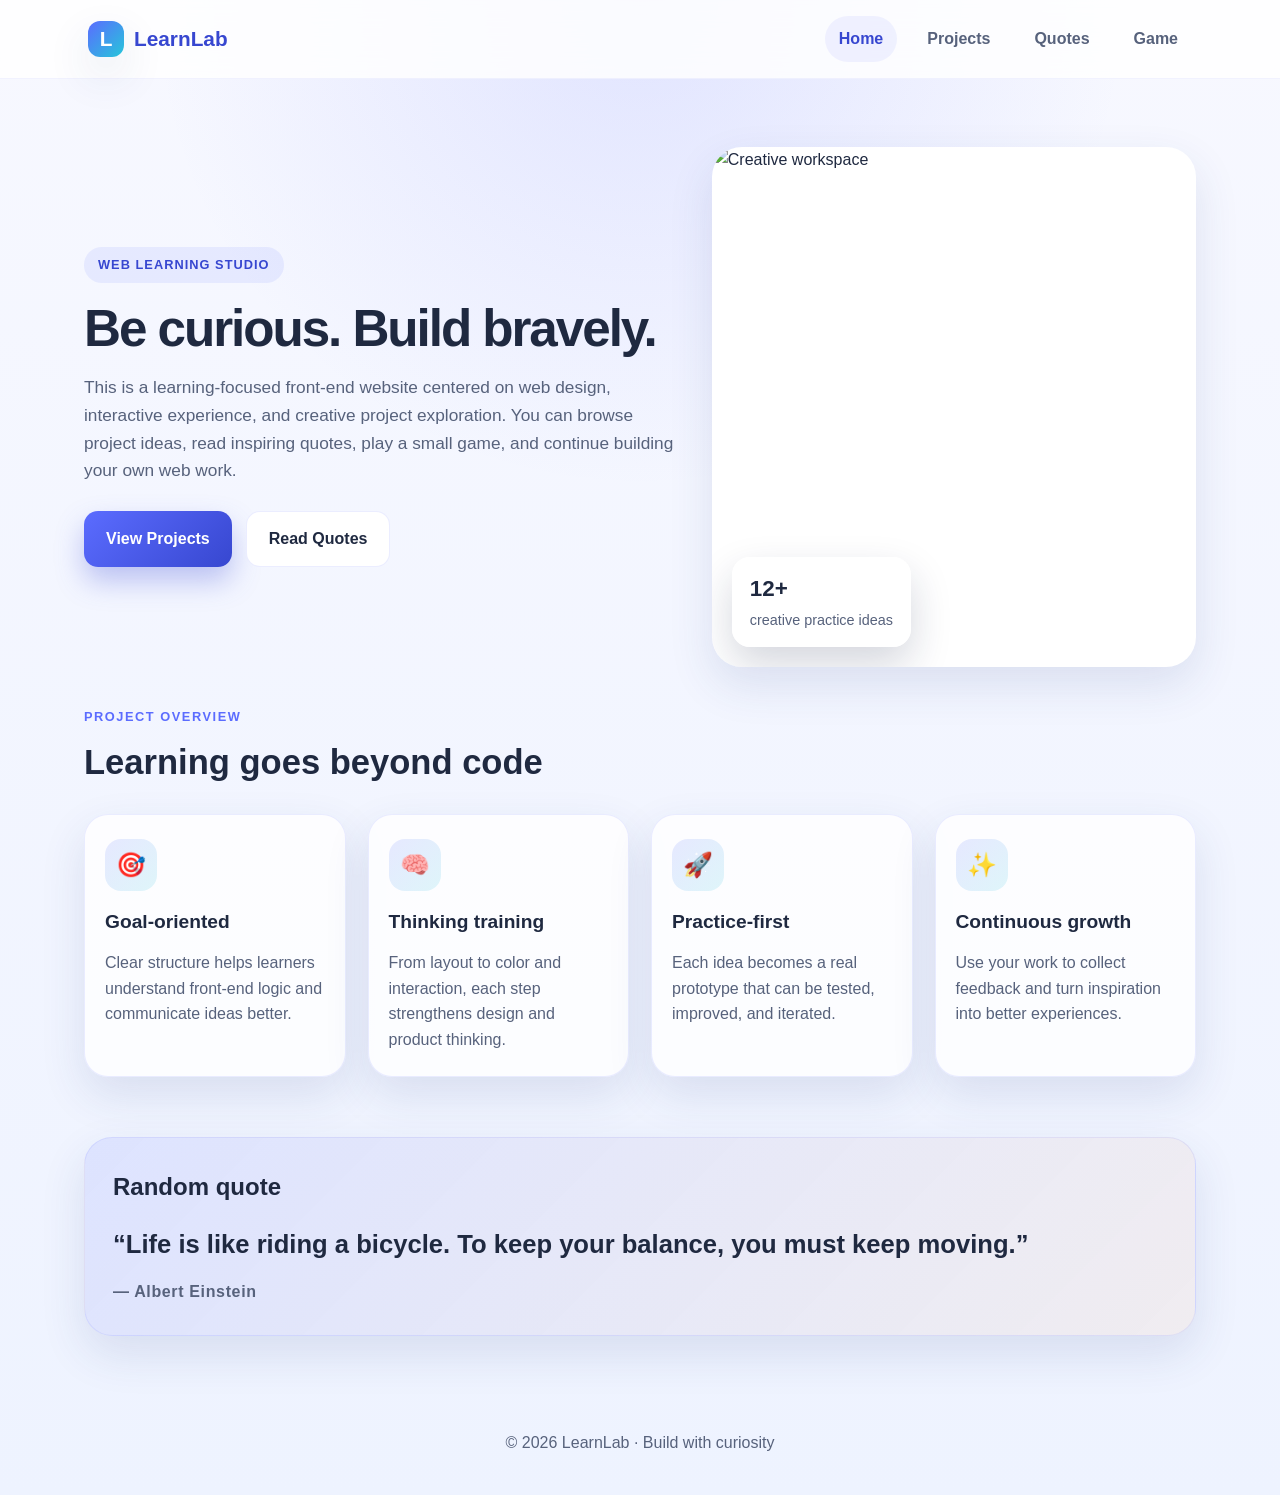
==== index.html @ aea9e5ce "first" ====
<!DOCTYPE html>
<html lang="en">
  <head>
    <meta charset="UTF-8" />
    <meta name="viewport" content="width=device-width, initial-scale=1.0" />
    <title>LearnLab | Creative Learning Studio</title>
    <link rel="icon" href="favicon-32x32.png" type="image/png" />
    <link rel="stylesheet" href="styles.css" />
  </head>
  <body>
    <header id="site-header"></header>

    <main class="page-shell">
      <section class="hero">
        <div class="hero-copy">
          <span class="eyebrow">Web Learning Studio</span>
          <h1>Be curious. Build bravely.</h1>
          <p>
            This is a learning-focused front-end website centered on web design, interactive experience,
            and creative project exploration. You can browse project ideas, read inspiring quotes,
            play a small game, and continue building your own web work.
          </p>

          <div class="cta-group">
            <a class="button primary" href="project.html">View Projects</a>
            <a class="button secondary" href="quotes.html">Read Quotes</a>
          </div>
        </div>

        <div class="hero-visual">
          <div class="visual-card">
            <img
              src="https://images.unsplash.com/photo-1522202176988-66273c2fd55f?auto=format&fit=crop&w=1200&q=80"
              alt="Creative workspace"
            />
            <div class="visual-badge">
              <strong>12+</strong>
              <span>creative practice ideas</span>
            </div>
          </div>
        </div>
      </section>

      <section class="overview">
        <div class="section-heading">
          <p>Project overview</p>
          <h2>Learning goes beyond code</h2>
        </div>

        <div class="info-grid">
          <article class="info-card">
            <div class="icon">🎯</div>
            <h3>Goal-oriented</h3>
            <p>Clear structure helps learners understand front-end logic and communicate ideas better.</p>
          </article>

          <article class="info-card">
            <div class="icon">🧠</div>
            <h3>Thinking training</h3>
            <p>From layout to color and interaction, each step strengthens design and product thinking.</p>
          </article>

          <article class="info-card">
            <div class="icon">🚀</div>
            <h3>Practice-first</h3>
            <p>Each idea becomes a real prototype that can be tested, improved, and iterated.</p>
          </article>

          <article class="info-card">
            <div class="icon">✨</div>
            <h3>Continuous growth</h3>
            <p>Use your work to collect feedback and turn inspiration into better experiences.</p>
          </article>
        </div>
      </section>

      <section class="featured-quote-panel">
        <h2>Random quote</h2>
        <blockquote id="dynamic-quote">
          “Stay hungry, stay foolish.”
        </blockquote>
        <div class="author" id="dynamic-author">— Steve Jobs</div>
      </section>
    </main>

    <footer class="site-footer">
      © 2026 LearnLab · Build with curiosity
    </footer>

    <script src="nav.js"></script>
    <script>
      const quotes = [
        { text: "It does not matter how slowly you go as long as you do not stop.", author: "Confucius" },
        { text: "Stay hungry, stay foolish.", author: "Steve Jobs" },
        { text: "Success is not final, failure is not fatal: it is the courage to continue that counts.", author: "Winston Churchill" },
        { text: "Genius is one percent inspiration and ninety-nine percent perspiration.", author: "Thomas Edison" },
        { text: "The only way to do great work is to love what you do.", author: "Steve Jobs" },
        { text: "Life is like riding a bicycle. To keep your balance, you must keep moving.", author: "Albert Einstein" },
        { text: "Do what is right, not what is easy.", author: "Roy T. Bennett" },
        { text: "You do not learn to walk by following rules. You learn by doing and by falling over.", author: "Richard Branson" },
        { text: "The future belongs to those who believe in the beauty of their dreams.", author: "Eleanor Roosevelt" },
        { text: "Discipline is the bridge between goals and achievement.", author: "Jim Rohn" }
      ];

      const quoteEl = document.getElementById("dynamic-quote");
      const authorEl = document.getElementById("dynamic-author");

      if (quoteEl && authorEl) {
        const entry = quotes[Math.floor(Math.random() * quotes.length)];
        quoteEl.textContent = `“${entry.text}”`;
        authorEl.textContent = `— ${entry.author}`;
      }
    </script>
  </body>
</html>
---- styles.css ----
:root {
  --bg: #f5f7ff;
  --panel: rgba(255, 255, 255, 0.88);
  --panel-strong: #ffffff;
  --primary: #5b6cff;
  --primary-deep: #3747d0;
  --secondary: #ff9f43;
  --accent: #26c6da;
  --text: #1f2940;
  --muted: #57627c;
  --border: rgba(91, 108, 255, 0.12);
  --shadow: 0 18px 45px rgba(43, 62, 130, 0.12);
}

* {
  box-sizing: border-box;
}

html {
  scroll-behavior: smooth;
}

body {
  margin: 0;
  font-family: "Segoe UI", Tahoma, Geneva, Verdana, sans-serif;
  background:
    radial-gradient(circle at top, rgba(91, 108, 255, 0.14), transparent 30%),
    linear-gradient(180deg, #f7f8ff 0%, #eef3ff 100%);
  color: var(--text);
  line-height: 1.6;
}

img {
  max-width: 100%;
  display: block;
}

a {
  text-decoration: none;
  color: inherit;
}

.topbar {
  position: sticky;
  top: 0;
  z-index: 10;
  background: rgba(255, 255, 255, 0.82);
  backdrop-filter: blur(16px);
  border-bottom: 1px solid rgba(91, 108, 255, 0.08);
}

.navbar {
  max-width: 1160px;
  margin: 0 auto;
  padding: 16px 28px;
  display: flex;
  align-items: center;
  justify-content: space-between;
}

.brand {
  display: inline-flex;
  align-items: center;
  gap: 10px;
  font-size: 1.3rem;
  font-weight: 800;
  color: var(--primary-deep);
}

.brand-mark {
  width: 36px;
  height: 36px;
  border-radius: 12px;
  display: grid;
  place-items: center;
  background: linear-gradient(135deg, var(--primary), var(--accent));
  color: white;
  box-shadow: var(--shadow);
}

.nav-links {
  display: flex;
  align-items: center;
  gap: 16px;
}

.nav-links a {
  padding: 10px 14px;
  border-radius: 999px;
  color: var(--muted);
  font-weight: 600;
  transition: 0.25s ease;
}

.nav-links a:hover,
.nav-links a.active {
  background: rgba(91, 108, 255, 0.08);
  color: var(--primary-deep);
}

.page-shell {
  max-width: 1160px;
  margin: 0 auto;
  padding: 40px 24px 70px;
}

.hero {
  display: grid;
  grid-template-columns: 1.1fr 0.9fr;
  align-items: center;
  gap: 36px;
  padding: 28px 0 40px;
}

.eyebrow {
  display: inline-block;
  padding: 8px 14px;
  border-radius: 999px;
  background: rgba(91, 108, 255, 0.1);
  color: var(--primary-deep);
  font-size: 0.8rem;
  letter-spacing: 0.08em;
  text-transform: uppercase;
  font-weight: 700;
  margin-bottom: 18px;
}

.hero-copy h1 {
  font-size: clamp(2.6rem, 4vw, 4.5rem);
  line-height: 1.08;
  margin: 0 0 18px;
  letter-spacing: -0.04em;
}

.hero-copy p {
  margin: 0 0 26px;
  color: var(--muted);
  font-size: 1.08rem;
  max-width: 620px;
}

.cta-group {
  display: flex;
  flex-wrap: wrap;
  gap: 14px;
}

.button {
  display: inline-flex;
  align-items: center;
  justify-content: center;
  padding: 14px 22px;
  border-radius: 14px;
  font-weight: 700;
  transition: 0.2s ease;
}

.button.primary {
  background: linear-gradient(135deg, var(--primary), var(--primary-deep));
  color: white;
  box-shadow: 0 14px 28px rgba(79, 95, 218, 0.35);
}

.button.secondary {
  background: white;
  border: 1px solid rgba(91, 108, 255, 0.12);
  color: var(--text);
}

.button:hover {
  transform: translateY(-2px);
}

.hero-visual {
  display: flex;
  justify-content: center;
}

.visual-card {
  position: relative;
  width: min(100%, 520px);
  border-radius: 30px;
  overflow: hidden;
  box-shadow: var(--shadow);
  background: white;
}

.visual-card img {
  width: 100%;
  height: 520px;
  object-fit: cover;
}

.visual-badge {
  position: absolute;
  left: 20px;
  bottom: 20px;
  background: rgba(255, 255, 255, 0.86);
  backdrop-filter: blur(14px);
  border-radius: 18px;
  padding: 14px 18px;
  box-shadow: 0 18px 40px rgba(20, 34, 73, 0.18);
}

.visual-badge strong {
  display: block;
  font-size: 1.4rem;
}

.visual-badge span {
  color: var(--muted);
  font-size: 0.9rem;
}

.section-heading {
  margin-bottom: 24px;
}

.section-heading p {
  margin: 0 0 8px;
  text-transform: uppercase;
  letter-spacing: 0.12em;
  color: var(--primary);
  font-size: 0.8rem;
  font-weight: 700;
}

.section-heading h2 {
  margin: 0;
  font-size: clamp(2rem, 2.7vw, 2.8rem);
}

.info-grid {
  display: grid;
  grid-template-columns: repeat(4, minmax(0, 1fr));
  gap: 22px;
  margin-top: 24px;
}

.info-card {
  background: rgba(255, 255, 255, 0.8);
  border: 1px solid var(--border);
  border-radius: 24px;
  padding: 24px 20px;
  box-shadow: var(--shadow);
}

.info-card .icon {
  width: 52px;
  height: 52px;
  display: grid;
  place-items: center;
  border-radius: 16px;
  background: linear-gradient(135deg, rgba(91,108,255,0.14), rgba(38,198,218,0.14));
  font-size: 1.5rem;
  margin-bottom: 16px;
}

.info-card h3 {
  margin: 0 0 12px;
  font-size: 1.2rem;
}

.info-card p {
  margin: 0;
  color: var(--muted);
}

.featured-quote-panel {
  margin-top: 60px;
  background: linear-gradient(135deg, rgba(91,108,255,0.12), rgba(255,159,67,0.08));
  border: 1px solid rgba(91,108,255,0.12);
  border-radius: 28px;
  padding: 30px 28px;
  box-shadow: var(--shadow);
}

.featured-quote-panel h2 {
  margin: 0 0 18px;
}

.featured-quote-panel blockquote {
  margin: 0;
  font-size: clamp(1.5rem, 2vw, 2.2rem);
  line-height: 1.5;
  font-weight: 700;
  color: var(--text);
}

.featured-quote-panel .author {
  margin-top: 16px;
  color: var(--muted);
  font-weight: 700;
  letter-spacing: 0.04em;
}

.project-page,
.quote-page,
.game-page {
  padding-top: 24px;
}

.projects-grid,
.quote-grid {
  display: grid;
  grid-template-columns: repeat(3, minmax(0, 1fr));
  gap: 22px;
  margin-top: 28px;
}

.project-card,
.quote-card,
.game-card {
  background: rgba(255,255,255,0.82);
  border: 1px solid var(--border);
  border-radius: 24px;
  overflow: hidden;
  box-shadow: var(--shadow);
}

.project-card .thumb {
  height: 180px;
  background-size: cover;
  background-position: center;
}

.project-content {
  padding: 22px;
}

.project-tag {
  display: inline-block;
  padding: 7px 10px;
  border-radius: 999px;
  background: rgba(91, 108, 255, 0.08);
  color: var(--primary-deep);
  font-size: 0.72rem;
  font-weight: 700;
  letter-spacing: 0.04em;
  margin-bottom: 10px;
}

.project-content h3 {
  margin: 0 0 10px;
  font-size: 1.35rem;
}

.project-content p {
  margin: 0;
  color: var(--muted);
}

.quote-header {
  margin-bottom: 22px;
}

.quote-header h1,
.game-header h1 {
  margin: 0 0 10px;
  font-size: clamp(2.2rem, 3vw, 3.4rem);
}

.quote-header p,
.game-header p {
  margin: 0;
  color: var(--muted);
  font-size: 1.02rem;
}

.quote-card {
  padding: 22px 20px;
}

.quote-card blockquote {
  margin: 0 0 18px;
  font-size: 1.15rem;
  line-height: 1.7;
  color: var(--text);
}

.quote-card footer {
  display: flex;
  justify-content: space-between;
  align-items: center;
  gap: 12px;
  font-size: 0.92rem;
  color: var(--muted);
  border-top: 1px solid rgba(91,108,255,0.08);
  padding-top: 12px;
}

.quote-card cite {
  font-style: normal;
  font-weight: 700;
  color: var(--primary-deep);
}

.game-shell {
  display: grid;
  grid-template-columns: 1.15fr 0.85fr;
  gap: 22px;
  align-items: start;
  margin-top: 24px;
}

.game-card {
  padding: 24px;
}

.game-scoreboard {
  display: grid;
  grid-template-columns: repeat(3, minmax(0, 1fr));
  gap: 14px;
  margin-bottom: 18px;
}

.score-box {
  padding: 16px 12px;
  border-radius: 18px;
  background: rgba(91,108,255,0.06);
  text-align: center;
}

.score-box span {
  display: block;
  font-size: 0.8rem;
  color: var(--muted);
  margin-bottom: 6px;
}

.score-box strong {
  font-size: 1.6rem;
}

.guess-form {
  display: flex;
  gap: 12px;
  margin-top: 16px;
}

.guess-form input {
  flex: 1;
  border: 1px solid rgba(91,108,255,0.18);
  background: #fff;
  border-radius: 14px;
  padding: 14px 16px;
  font-size: 1rem;
  color: var(--text);
}

.guess-form button {
  border: none;
  border-radius: 14px;
  background: linear-gradient(135deg, var(--primary), var(--primary-deep));
  color: white;
  font-weight: 700;
  padding: 14px 18px;
  cursor: pointer;
}

.game-status {
  margin-top: 18px;
  padding: 16px 18px;
  background: rgba(38,198,218,0.09);
  border-radius: 14px;
  color: var(--text);
  font-weight: 600;
}

.game-status.error {
  background: rgba(255, 93, 93, 0.08);
  color: #a52d2d;
}

.game-legend {
  display: grid;
  gap: 14px;
}

.info-bubble {
  background: rgba(255,255,255,0.84);
  border: 1px solid var(--border);
  border-radius: 18px;
  padding: 18px 16px;
}

.info-bubble h3 {
  margin: 0 0 8px;
}

.info-bubble p {
  margin: 0;
  color: var(--muted);
}

.site-footer {
  text-align: center;
  padding: 24px 16px 40px;
  color: var(--muted);
}

@media (max-width: 980px) {
  .hero,
  .game-shell,
  .projects-grid,
  .quote-grid {
    grid-template-columns: 1fr;
  }

  .info-grid {
    grid-template-columns: repeat(2, minmax(0, 1fr));
  }
}

@media (max-width: 640px) {
  .navbar {
    flex-direction: column;
    gap: 12px;
  }

  .nav-links {
    flex-wrap: wrap;
    justify-content: center;
  }

  .cta-group,
  .guess-form {
    flex-direction: column;
  }

  .info-grid {
    grid-template-columns: 1fr;
  }

  .page-shell {
    padding-left: 18px;
    padding-right: 18px;
  }
}
.game-layout {
  display: grid;
  grid-template-columns: repeat(2, minmax(0, 1fr));
  gap: 22px;
  margin-top: 24px;
}

.game-card h2 {
  margin: 0 0 18px;
  font-size: 1.7rem;
}

.guess-game,
.memory-game {
  padding: 24px;
}

.game-status {
  margin-top: 18px;
  padding: 16px 18px;
  background: rgba(38, 198, 218, 0.09);
  border-radius: 14px;
  color: var(--text);
  font-weight: 600;
}

.game-status.error {
  background: rgba(255, 93, 93, 0.08);
  color: #a52d2d;
}

.memory-controls {
  display: grid;
  grid-template-columns: repeat(3, minmax(0, 1fr));
  gap: 12px;
  margin-bottom: 18px;
}

.memory-stat {
  background: rgba(91, 108, 255, 0.06);
  border: 1px solid rgba(91, 108, 255, 0.12);
  border-radius: 16px;
  padding: 12px 10px;
  text-align: center;
}

.memory-stat span {
  display: block;
  color: var(--muted);
  font-size: 0.78rem;
  margin-bottom: 6px;
}

.memory-stat strong {
  font-size: 1.1rem;
}

.memory-board {
  display: grid;
  grid-template-columns: repeat(4, minmax(0, 1fr));
  gap: 12px;
  margin-top: 18px;
}

.memory-card {
  border: none;
  background: linear-gradient(135deg, #5b6cff, #7f66ff);
  color: white;
  border-radius: 16px;
  min-height: 88px;
  font-size: 2rem;
  font-weight: 700;
  cursor: pointer;
  transition: transform 0.2s ease, box-shadow 0.2s ease;
  box-shadow: 0 8px 18px rgba(91, 108, 255, 0.18);
}

.memory-card:hover {
  transform: translateY(-1px);
}

.memory-card.is-visible {
  background: white;
  color: var(--text);
  border: 1px solid rgba(91, 108, 255, 0.16);
}

.memory-card.is-matched {
  background: linear-gradient(135deg, #63d2b3, #2db3a7);
  color: white;
}

.memory-card-inner {
  display: inline-block;
  transform: scale(1.05);
}

.memory-actions {
  margin-top: 18px;
}

.secondary-button {
  border: none;
  border-radius: 12px;
  background: rgba(91, 108, 255, 0.08);
  color: var(--primary-deep);
  font-weight: 700;
  padding: 12px 18px;
  cursor: pointer;
}

@media (max-width: 980px) {
  .game-layout {
    grid-template-columns: 1fr;
  }
}

@media (max-width: 640px) {
  .memory-board {
    grid-template-columns: repeat(4, minmax(0, 1fr));
    gap: 10px;
  }

  .memory-card {
    min-height: 72px;
    font-size: 1.6rem;
  }
}
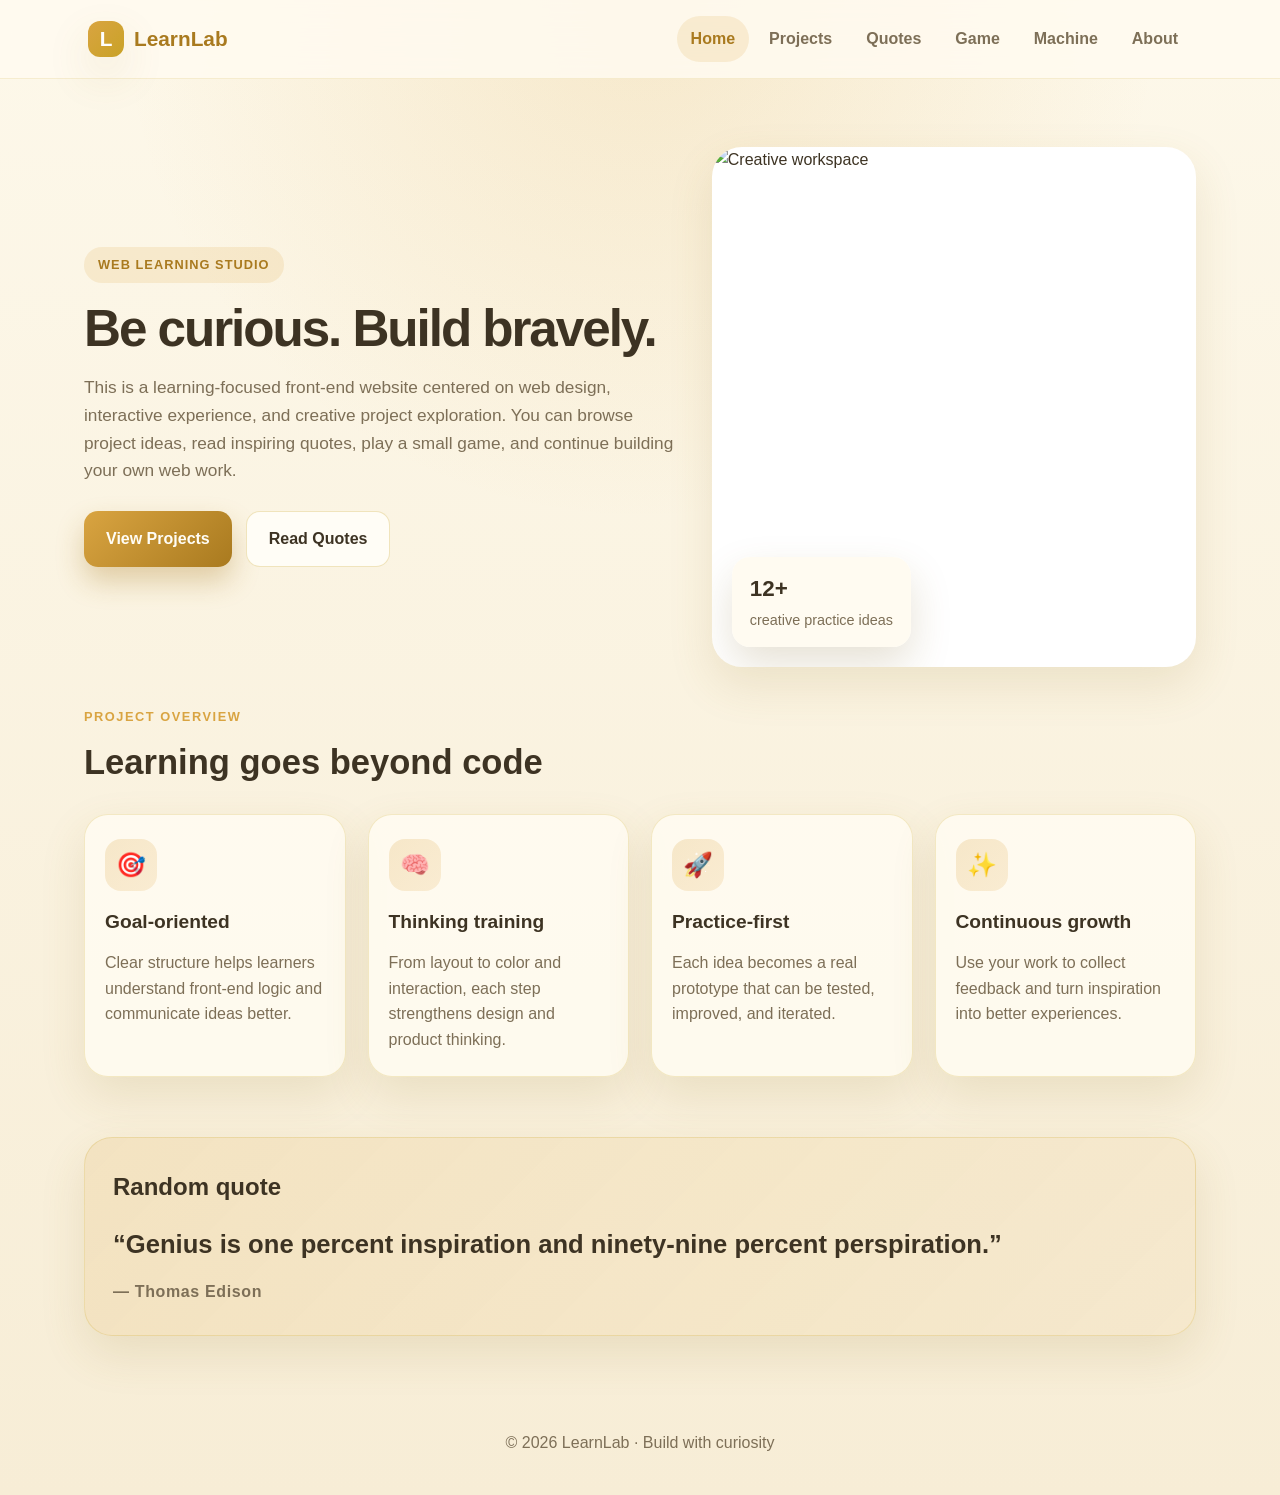
==== commit 424a0a9a: "增加图标" ====
--- a/index.html
+++ b/index.html
@@ -4,7 +4,12 @@
     <meta charset="UTF-8" />
     <meta name="viewport" content="width=device-width, initial-scale=1.0" />
     <title>LearnLab | Creative Learning Studio</title>
-    <link rel="icon" href="favicon-32x32.png" type="image/png" />
+    <link rel="icon" href="favicon.svg" type="image/svg+xml" />
+    <link rel="icon" href="favicon-32x32.png" sizes="32x32" type="image/png" />
+    <link rel="apple-touch-icon" href="apple-touch-icon.png" />
+    <link rel="manifest" href="site.webmanifest" />
+    <meta name="theme-color" content="#d9a441" />
+    <meta name="description" content="A warm, hand-built learning studio where every idea becomes a clickable page." />
     <link rel="stylesheet" href="styles.css" />
   </head>
   <body>
--- a/styles.css
+++ b/styles.css
@@ -1,15 +1,15 @@
 :root {
-  --bg: #f5f7ff;
-  --panel: rgba(255, 255, 255, 0.88);
-  --panel-strong: #ffffff;
-  --primary: #5b6cff;
-  --primary-deep: #3747d0;
-  --secondary: #ff9f43;
-  --accent: #26c6da;
-  --text: #1f2940;
-  --muted: #57627c;
-  --border: rgba(91, 108, 255, 0.12);
-  --shadow: 0 18px 45px rgba(43, 62, 130, 0.12);
+  --bg: #fdf6e3;
+  --panel: rgba(255, 252, 242, 0.9);
+  --panel-strong: #fffdf6;
+  --primary: #d9a441;
+  --primary-deep: #a97a1f;
+  --secondary: #e8b96a;
+  --accent: #c9a227;
+  --text: #3d3323;
+  --muted: #7d6f57;
+  --border: rgba(201, 162, 39, 0.22);
+  --shadow: 0 18px 45px rgba(150, 118, 40, 0.14);
 }
 
 * {
@@ -24,8 +24,8 @@
   margin: 0;
   font-family: "Segoe UI", Tahoma, Geneva, Verdana, sans-serif;
   background:
-    radial-gradient(circle at top, rgba(91, 108, 255, 0.14), transparent 30%),
-    linear-gradient(180deg, #f7f8ff 0%, #eef3ff 100%);
+    radial-gradient(circle at top, rgba(217, 164, 65, 0.18), transparent 32%),
+    linear-gradient(180deg, #fdf8ea 0%, #f7edd6 100%);
   color: var(--text);
   line-height: 1.6;
 }
@@ -44,9 +44,9 @@
   position: sticky;
   top: 0;
   z-index: 10;
-  background: rgba(255, 255, 255, 0.82);
+  background: rgba(255, 251, 240, 0.86);
   backdrop-filter: blur(16px);
-  border-bottom: 1px solid rgba(91, 108, 255, 0.08);
+  border-bottom: 1px solid rgba(201, 162, 39, 0.16);
 }
 
 .navbar {
@@ -81,7 +81,9 @@
 .nav-links {
   display: flex;
   align-items: center;
-  gap: 16px;
+  flex-wrap: wrap;
+  justify-content: flex-end;
+  gap: 6px;
 }
 
 .nav-links a {
@@ -94,7 +96,7 @@
 
 .nav-links a:hover,
 .nav-links a.active {
-  background: rgba(91, 108, 255, 0.08);
+  background: rgba(217, 164, 65, 0.16);
   color: var(--primary-deep);
 }
 
@@ -116,7 +118,7 @@
   display: inline-block;
   padding: 8px 14px;
   border-radius: 999px;
-  background: rgba(91, 108, 255, 0.1);
+  background: rgba(217, 164, 65, 0.16);
   color: var(--primary-deep);
   font-size: 0.8rem;
   letter-spacing: 0.08em;
@@ -157,13 +159,13 @@
 
 .button.primary {
   background: linear-gradient(135deg, var(--primary), var(--primary-deep));
-  color: white;
-  box-shadow: 0 14px 28px rgba(79, 95, 218, 0.35);
+  color: #fffdf6;
+  box-shadow: 0 14px 28px rgba(169, 122, 31, 0.32);
 }
 
 .button.secondary {
-  background: white;
-  border: 1px solid rgba(91, 108, 255, 0.12);
+  background: #fffdf6;
+  border: 1px solid rgba(201, 162, 39, 0.28);
   color: var(--text);
 }
 
@@ -195,11 +197,11 @@
   position: absolute;
   left: 20px;
   bottom: 20px;
-  background: rgba(255, 255, 255, 0.86);
+  background: rgba(255, 251, 240, 0.9);
   backdrop-filter: blur(14px);
   border-radius: 18px;
   padding: 14px 18px;
-  box-shadow: 0 18px 40px rgba(20, 34, 73, 0.18);
+  box-shadow: 0 18px 40px rgba(120, 92, 30, 0.18);
 }
 
 .visual-badge strong {
@@ -238,7 +240,7 @@
 }
 
 .info-card {
-  background: rgba(255, 255, 255, 0.8);
+  background: rgba(255, 252, 242, 0.86);
   border: 1px solid var(--border);
   border-radius: 24px;
   padding: 24px 20px;
@@ -251,7 +253,7 @@
   display: grid;
   place-items: center;
   border-radius: 16px;
-  background: linear-gradient(135deg, rgba(91,108,255,0.14), rgba(38,198,218,0.14));
+  background: linear-gradient(135deg, rgba(217, 164, 65, 0.22), rgba(232, 185, 106, 0.22));
   font-size: 1.5rem;
   margin-bottom: 16px;
 }
@@ -268,8 +270,8 @@
 
 .featured-quote-panel {
   margin-top: 60px;
-  background: linear-gradient(135deg, rgba(91,108,255,0.12), rgba(255,159,67,0.08));
-  border: 1px solid rgba(91,108,255,0.12);
+  background: linear-gradient(135deg, rgba(217, 164, 65, 0.16), rgba(232, 185, 106, 0.1));
+  border: 1px solid rgba(201, 162, 39, 0.22);
   border-radius: 28px;
   padding: 30px 28px;
   box-shadow: var(--shadow);
@@ -311,7 +313,7 @@
 .project-card,
 .quote-card,
 .game-card {
-  background: rgba(255,255,255,0.82);
+  background: rgba(255, 252, 242, 0.88);
   border: 1px solid var(--border);
   border-radius: 24px;
   overflow: hidden;
@@ -332,7 +334,7 @@
   display: inline-block;
   padding: 7px 10px;
   border-radius: 999px;
-  background: rgba(91, 108, 255, 0.08);
+  background: rgba(217, 164, 65, 0.16);
   color: var(--primary-deep);
   font-size: 0.72rem;
   font-weight: 700;
@@ -385,7 +387,7 @@
   gap: 12px;
   font-size: 0.92rem;
   color: var(--muted);
-  border-top: 1px solid rgba(91,108,255,0.08);
+  border-top: 1px solid rgba(201, 162, 39, 0.16);
   padding-top: 12px;
 }
 
@@ -417,7 +419,7 @@
 .score-box {
   padding: 16px 12px;
   border-radius: 18px;
-  background: rgba(91,108,255,0.06);
+  background: rgba(217, 164, 65, 0.12);
   text-align: center;
 }
 
@@ -440,8 +442,8 @@
 
 .guess-form input {
   flex: 1;
-  border: 1px solid rgba(91,108,255,0.18);
-  background: #fff;
+  border: 1px solid rgba(201, 162, 39, 0.3);
+  background: #fffdf6;
   border-radius: 14px;
   padding: 14px 16px;
   font-size: 1rem;
@@ -452,7 +454,7 @@
   border: none;
   border-radius: 14px;
   background: linear-gradient(135deg, var(--primary), var(--primary-deep));
-  color: white;
+  color: #fffdf6;
   font-weight: 700;
   padding: 14px 18px;
   cursor: pointer;
@@ -461,7 +463,7 @@
 .game-status {
   margin-top: 18px;
   padding: 16px 18px;
-  background: rgba(38,198,218,0.09);
+  background: rgba(217, 164, 65, 0.14);
   border-radius: 14px;
   color: var(--text);
   font-weight: 600;
@@ -478,7 +480,7 @@
 }
 
 .info-bubble {
-  background: rgba(255,255,255,0.84);
+  background: rgba(255, 252, 242, 0.9);
   border: 1px solid var(--border);
   border-radius: 18px;
   padding: 18px 16px;
@@ -557,7 +559,7 @@
 .game-status {
   margin-top: 18px;
   padding: 16px 18px;
-  background: rgba(38, 198, 218, 0.09);
+  background: rgba(217, 164, 65, 0.14);
   border-radius: 14px;
   color: var(--text);
   font-weight: 600;
@@ -576,8 +578,8 @@
 }
 
 .memory-stat {
-  background: rgba(91, 108, 255, 0.06);
-  border: 1px solid rgba(91, 108, 255, 0.12);
+  background: rgba(217, 164, 65, 0.12);
+  border: 1px solid rgba(201, 162, 39, 0.22);
   border-radius: 16px;
   padding: 12px 10px;
   text-align: center;
@@ -603,15 +605,15 @@
 
 .memory-card {
   border: none;
-  background: linear-gradient(135deg, #5b6cff, #7f66ff);
-  color: white;
+  background: linear-gradient(135deg, #d9a441, #b8862c);
+  color: #fffdf6;
   border-radius: 16px;
   min-height: 88px;
   font-size: 2rem;
   font-weight: 700;
   cursor: pointer;
   transition: transform 0.2s ease, box-shadow 0.2s ease;
-  box-shadow: 0 8px 18px rgba(91, 108, 255, 0.18);
+  box-shadow: 0 8px 18px rgba(169, 122, 31, 0.22);
 }
 
 .memory-card:hover {
@@ -619,14 +621,14 @@
 }
 
 .memory-card.is-visible {
-  background: white;
+  background: #fffdf6;
   color: var(--text);
-  border: 1px solid rgba(91, 108, 255, 0.16);
+  border: 1px solid rgba(201, 162, 39, 0.28);
 }
 
 .memory-card.is-matched {
-  background: linear-gradient(135deg, #63d2b3, #2db3a7);
-  color: white;
+  background: linear-gradient(135deg, #e8c98a, #c9a227);
+  color: #4a3a12;
 }
 
 .memory-card-inner {
@@ -641,7 +643,7 @@
 .secondary-button {
   border: none;
   border-radius: 12px;
-  background: rgba(91, 108, 255, 0.08);
+  background: rgba(217, 164, 65, 0.16);
   color: var(--primary-deep);
   font-weight: 700;
   padding: 12px 18px;
@@ -664,4 +666,664 @@
     min-height: 72px;
     font-size: 1.6rem;
   }
-}+}
+
+/* ---------- Idea Machine page ---------- */
+
+.machine-page {
+  padding-top: 24px;
+}
+
+.machine-header {
+  margin-bottom: 26px;
+}
+
+.machine-header h1 {
+  margin: 0 0 10px;
+  font-size: clamp(2.2rem, 3vw, 3.4rem);
+  letter-spacing: -0.03em;
+}
+
+.machine-header p {
+  margin: 0;
+  color: var(--muted);
+  font-size: 1.02rem;
+  max-width: 720px;
+}
+
+.machine-layout {
+  display: grid;
+  grid-template-columns: 1.1fr 0.9fr;
+  gap: 22px;
+  align-items: start;
+}
+
+.machine-card {
+  background: rgba(255, 252, 242, 0.9);
+  border: 1px solid var(--border);
+  border-radius: 24px;
+  padding: 24px;
+  box-shadow: var(--shadow);
+}
+
+.switch-panel-head {
+  display: flex;
+  align-items: center;
+  justify-content: space-between;
+  gap: 14px;
+  margin-bottom: 18px;
+  flex-wrap: wrap;
+}
+
+.switch-panel-head h2 {
+  margin: 0;
+  font-size: 1.45rem;
+}
+
+.switch-counter {
+  padding: 8px 14px;
+  border-radius: 999px;
+  background: rgba(217, 164, 65, 0.16);
+  color: var(--muted);
+  font-size: 0.86rem;
+  font-weight: 600;
+}
+
+.switch-counter strong {
+  color: var(--primary-deep);
+  font-size: 1rem;
+}
+
+.switch-list {
+  display: grid;
+  gap: 10px;
+}
+
+.switch-row {
+  display: flex;
+  align-items: center;
+  justify-content: space-between;
+  gap: 18px;
+  padding: 14px 16px;
+  border-radius: 18px;
+  background: rgba(217, 164, 65, 0.07);
+  border: 1px solid transparent;
+  transition: background 0.2s ease, border-color 0.2s ease;
+}
+
+.switch-row:has(input:checked) {
+  background: rgba(217, 164, 65, 0.18);
+  border-color: rgba(201, 162, 39, 0.34);
+}
+
+.switch-copy {
+  display: flex;
+  align-items: center;
+  gap: 14px;
+  min-width: 0;
+}
+
+.switch-icon {
+  width: 42px;
+  height: 42px;
+  flex: 0 0 42px;
+  display: grid;
+  place-items: center;
+  border-radius: 13px;
+  background: linear-gradient(135deg, rgba(217, 164, 65, 0.24), rgba(232, 185, 106, 0.24));
+  font-size: 1.2rem;
+}
+
+.switch-copy h3 {
+  margin: 0 0 2px;
+  font-size: 1.02rem;
+}
+
+.switch-copy p {
+  margin: 0;
+  color: var(--muted);
+  font-size: 0.88rem;
+}
+
+/* Toggle switch */
+.switch {
+  position: relative;
+  display: inline-flex;
+  align-items: center;
+  cursor: pointer;
+  flex: 0 0 auto;
+}
+
+.switch input {
+  position: absolute;
+  opacity: 0;
+  width: 1px;
+  height: 1px;
+}
+
+.switch-track {
+  width: 56px;
+  height: 30px;
+  border-radius: 999px;
+  background: rgba(125, 111, 87, 0.3);
+  padding: 3px;
+  display: inline-flex;
+  align-items: center;
+  transition: background 0.25s ease;
+}
+
+.switch-thumb {
+  width: 24px;
+  height: 24px;
+  border-radius: 50%;
+  background: #fffdf6;
+  box-shadow: 0 3px 8px rgba(120, 92, 30, 0.3);
+  transition: transform 0.25s ease;
+}
+
+.switch input:checked + .switch-track {
+  background: linear-gradient(135deg, var(--primary), var(--accent));
+}
+
+.switch input:checked + .switch-track .switch-thumb {
+  transform: translateX(26px);
+}
+
+.switch input:focus-visible + .switch-track {
+  outline: 3px solid rgba(217, 164, 65, 0.5);
+  outline-offset: 3px;
+}
+
+.visually-hidden {
+  position: absolute;
+  width: 1px;
+  height: 1px;
+  margin: -1px;
+  padding: 0;
+  overflow: hidden;
+  clip: rect(0 0 0 0);
+  white-space: nowrap;
+  border: 0;
+}
+
+.machine-side {
+  display: grid;
+  gap: 22px;
+}
+
+.blueprint-card h2 {
+  margin: 0 0 16px;
+  font-size: 1.45rem;
+}
+
+.blueprint-meter {
+  margin-bottom: 16px;
+}
+
+.blueprint-bar {
+  height: 12px;
+  border-radius: 999px;
+  background: rgba(217, 164, 65, 0.2);
+  overflow: hidden;
+}
+
+.blueprint-bar span {
+  display: block;
+  height: 100%;
+  width: 0;
+  border-radius: 999px;
+  background: linear-gradient(90deg, var(--primary), var(--accent));
+  transition: width 0.35s ease;
+}
+
+.blueprint-label {
+  display: inline-block;
+  margin-top: 10px;
+  font-size: 0.82rem;
+  font-weight: 700;
+  letter-spacing: 0.06em;
+  text-transform: uppercase;
+  color: var(--primary-deep);
+}
+
+.blueprint-text {
+  margin: 0 0 16px;
+  color: var(--muted);
+}
+
+.blueprint-list {
+  list-style: none;
+  margin: 0 0 20px;
+  padding: 0;
+  display: grid;
+  gap: 8px;
+}
+
+.blueprint-list li {
+  padding: 10px 14px;
+  border-radius: 12px;
+  background: rgba(217, 164, 65, 0.14);
+  color: var(--text);
+  font-size: 0.92rem;
+  font-weight: 600;
+}
+
+.blueprint-list li::before {
+  content: "✓";
+  margin-right: 8px;
+  color: #a97a1f;
+}
+
+.blueprint-actions {
+  display: flex;
+  flex-wrap: wrap;
+  gap: 12px;
+}
+
+.blueprint-actions .button {
+  flex: 1 1 auto;
+  padding: 12px 18px;
+  cursor: pointer;
+  font-size: 0.95rem;
+  font-family: inherit;
+}
+
+.tip-card h3 {
+  margin: 0 0 8px;
+  font-size: 1.15rem;
+}
+
+.tip-card p {
+  margin: 0;
+  color: var(--muted);
+  font-size: 0.95rem;
+}
+
+/* Custom idea input */
+.idea-form {
+  margin-top: 20px;
+  padding-top: 20px;
+  border-top: 1px dashed rgba(201, 162, 39, 0.34);
+}
+
+.idea-form-label {
+  display: block;
+  margin-bottom: 8px;
+  font-size: 0.82rem;
+  font-weight: 700;
+  letter-spacing: 0.06em;
+  text-transform: uppercase;
+  color: var(--muted);
+}
+
+.idea-form-row {
+  display: flex;
+  gap: 10px;
+}
+
+.idea-form-row input {
+  flex: 1;
+  min-width: 0;
+  border: 1px solid rgba(201, 162, 39, 0.3);
+  background: #fffdf6;
+  border-radius: 14px;
+  padding: 13px 16px;
+  font-size: 0.98rem;
+  font-family: inherit;
+  color: var(--text);
+  transition: border-color 0.2s ease, box-shadow 0.2s ease;
+}
+
+.idea-form-row input::placeholder {
+  color: rgba(125, 111, 87, 0.7);
+}
+
+.idea-form-row input:focus {
+  outline: none;
+  border-color: rgba(217, 164, 65, 0.7);
+  box-shadow: 0 0 0 4px rgba(217, 164, 65, 0.18);
+}
+
+.idea-form-row button {
+  border: none;
+  border-radius: 14px;
+  background: linear-gradient(135deg, var(--primary), var(--primary-deep));
+  color: #fffdf6;
+  font-weight: 700;
+  font-family: inherit;
+  font-size: 0.95rem;
+  padding: 13px 22px;
+  cursor: pointer;
+  transition: transform 0.2s ease;
+}
+
+.idea-form-row button:hover {
+  transform: translateY(-1px);
+}
+
+.idea-form-hint {
+  margin: 10px 0 0;
+  font-size: 0.86rem;
+  color: var(--muted);
+}
+
+.idea-form-hint.is-error {
+  color: #a52d2d;
+  font-weight: 600;
+}
+
+.idea-form-hint.is-success {
+  color: #8a6a12;
+  font-weight: 600;
+}
+
+.switch-row.is-custom {
+  background: rgba(232, 185, 106, 0.16);
+  border-color: rgba(201, 162, 39, 0.28);
+}
+
+.switch-remove {
+  flex: 0 0 auto;
+  width: 28px;
+  height: 28px;
+  border: none;
+  border-radius: 50%;
+  background: rgba(165, 45, 45, 0.1);
+  color: #a52d2d;
+  font-size: 1.1rem;
+  line-height: 1;
+  cursor: pointer;
+  transition: background 0.2s ease;
+}
+
+.switch-remove:hover {
+  background: rgba(165, 45, 45, 0.2);
+}
+
+/* ---------- About page ---------- */
+
+.about-page {
+  padding-top: 24px;
+}
+
+.about-hero {
+  display: grid;
+  grid-template-columns: 1.05fr 0.95fr;
+  gap: 36px;
+  align-items: center;
+  margin-bottom: 20px;
+}
+
+.about-copy h1 {
+  margin: 0 0 16px;
+  font-size: clamp(2.2rem, 3.2vw, 3.4rem);
+  letter-spacing: -0.03em;
+  line-height: 1.1;
+}
+
+.about-copy p {
+  margin: 0 0 22px;
+  color: var(--muted);
+  font-size: 1.04rem;
+  max-width: 620px;
+}
+
+.about-stats {
+  display: flex;
+  flex-wrap: wrap;
+  gap: 12px;
+}
+
+.about-stat {
+  flex: 1 1 120px;
+  padding: 14px 16px;
+  border-radius: 18px;
+  background: rgba(255, 252, 242, 0.9);
+  border: 1px solid var(--border);
+  box-shadow: var(--shadow);
+}
+
+.about-stat strong {
+  display: block;
+  font-size: 1.5rem;
+  color: var(--primary-deep);
+}
+
+.about-stat span {
+  color: var(--muted);
+  font-size: 0.84rem;
+}
+
+.about-visual {
+  border-radius: 28px;
+  overflow: hidden;
+  box-shadow: var(--shadow);
+}
+
+.about-visual img {
+  width: 100%;
+  height: 380px;
+  object-fit: cover;
+}
+
+.about-values,
+.about-timeline {
+  margin-top: 56px;
+}
+
+.timeline {
+  list-style: none;
+  margin: 0;
+  padding: 0 0 0 8px;
+  display: grid;
+  gap: 18px;
+  border-left: 2px dashed rgba(201, 162, 39, 0.34);
+}
+
+.timeline-item {
+  position: relative;
+  padding-left: 26px;
+}
+
+.timeline-dot {
+  position: absolute;
+  left: -9px;
+  top: 8px;
+  width: 16px;
+  height: 16px;
+  border-radius: 50%;
+  background: linear-gradient(135deg, var(--primary), var(--accent));
+  box-shadow: 0 0 0 4px rgba(217, 164, 65, 0.2);
+}
+
+.timeline-item h3 {
+  margin: 0 0 4px;
+  font-size: 1.1rem;
+}
+
+.timeline-item p {
+  margin: 0;
+  color: var(--muted);
+  font-size: 0.95rem;
+}
+
+/* Contact */
+.contact-panel {
+  margin-top: 56px;
+  display: grid;
+  grid-template-columns: 0.9fr 1.1fr;
+  gap: 28px;
+  padding: 30px;
+  border-radius: 28px;
+  background: linear-gradient(135deg, rgba(217, 164, 65, 0.18), rgba(232, 185, 106, 0.12));
+  border: 1px solid rgba(201, 162, 39, 0.24);
+  box-shadow: var(--shadow);
+}
+
+.contact-copy h2 {
+  margin: 0 0 12px;
+  font-size: clamp(1.7rem, 2.2vw, 2.3rem);
+}
+
+.contact-copy > p {
+  margin: 0 0 22px;
+  color: var(--muted);
+}
+
+.contact-list {
+  list-style: none;
+  margin: 0;
+  padding: 0;
+  display: grid;
+  gap: 12px;
+}
+
+.contact-list li {
+  display: flex;
+  align-items: center;
+  gap: 12px;
+  padding: 12px 14px;
+  border-radius: 16px;
+  background: rgba(255, 252, 242, 0.82);
+}
+
+.contact-icon {
+  width: 38px;
+  height: 38px;
+  flex: 0 0 38px;
+  display: grid;
+  place-items: center;
+  border-radius: 12px;
+  background: rgba(217, 164, 65, 0.18);
+  font-size: 1.05rem;
+}
+
+.contact-list li > div > span {
+  display: block;
+  color: var(--muted);
+  font-size: 0.78rem;
+  text-transform: uppercase;
+  letter-spacing: 0.06em;
+  font-weight: 700;
+}
+
+.contact-list a,
+.contact-list strong {
+  font-size: 0.98rem;
+  font-weight: 700;
+  color: var(--primary-deep);
+}
+
+.contact-list a:hover {
+  text-decoration: underline;
+}
+
+.contact-form {
+  background: rgba(255, 253, 246, 0.94);
+  border-radius: 22px;
+  padding: 24px;
+  display: grid;
+  gap: 14px;
+  align-content: start;
+}
+
+.form-field {
+  display: grid;
+  gap: 6px;
+}
+
+.form-field label {
+  font-size: 0.82rem;
+  font-weight: 700;
+  letter-spacing: 0.04em;
+  text-transform: uppercase;
+  color: var(--muted);
+}
+
+.form-field input,
+.form-field select,
+.form-field textarea {
+  width: 100%;
+  border: 1px solid rgba(201, 162, 39, 0.3);
+  background: #fffdf6;
+  border-radius: 12px;
+  padding: 12px 14px;
+  font-size: 0.98rem;
+  font-family: inherit;
+  color: var(--text);
+  transition: border-color 0.2s ease, box-shadow 0.2s ease;
+}
+
+.form-field textarea {
+  resize: vertical;
+  min-height: 110px;
+}
+
+.form-field input:focus,
+.form-field select:focus,
+.form-field textarea:focus {
+  outline: none;
+  border-color: rgba(217, 164, 65, 0.7);
+  box-shadow: 0 0 0 4px rgba(217, 164, 65, 0.18);
+}
+
+.contact-form .button {
+  border: none;
+  cursor: pointer;
+  font-family: inherit;
+  font-size: 1rem;
+}
+
+.form-status {
+  margin: 0;
+  min-height: 1.2em;
+  font-size: 0.9rem;
+  font-weight: 600;
+  color: var(--muted);
+}
+
+.form-status.is-error {
+  color: #a52d2d;
+}
+
+.form-status.is-success {
+  color: #8a6a12;
+}
+
+@media (max-width: 980px) {
+  .machine-layout,
+  .about-hero,
+  .contact-panel {
+    grid-template-columns: 1fr;
+  }
+
+  .about-visual img {
+    height: 300px;
+  }
+}
+
+@media (max-width: 640px) {
+  .switch-row {
+    align-items: flex-start;
+  }
+
+  .switch-copy p {
+    display: none;
+  }
+
+  .idea-form-row {
+    flex-direction: column;
+  }
+
+  .blueprint-actions {
+    flex-direction: column;
+  }
+
+  .contact-panel {
+    padding: 20px;
+  }
+
+  .contact-form {
+    padding: 18px;
+  }
+}
